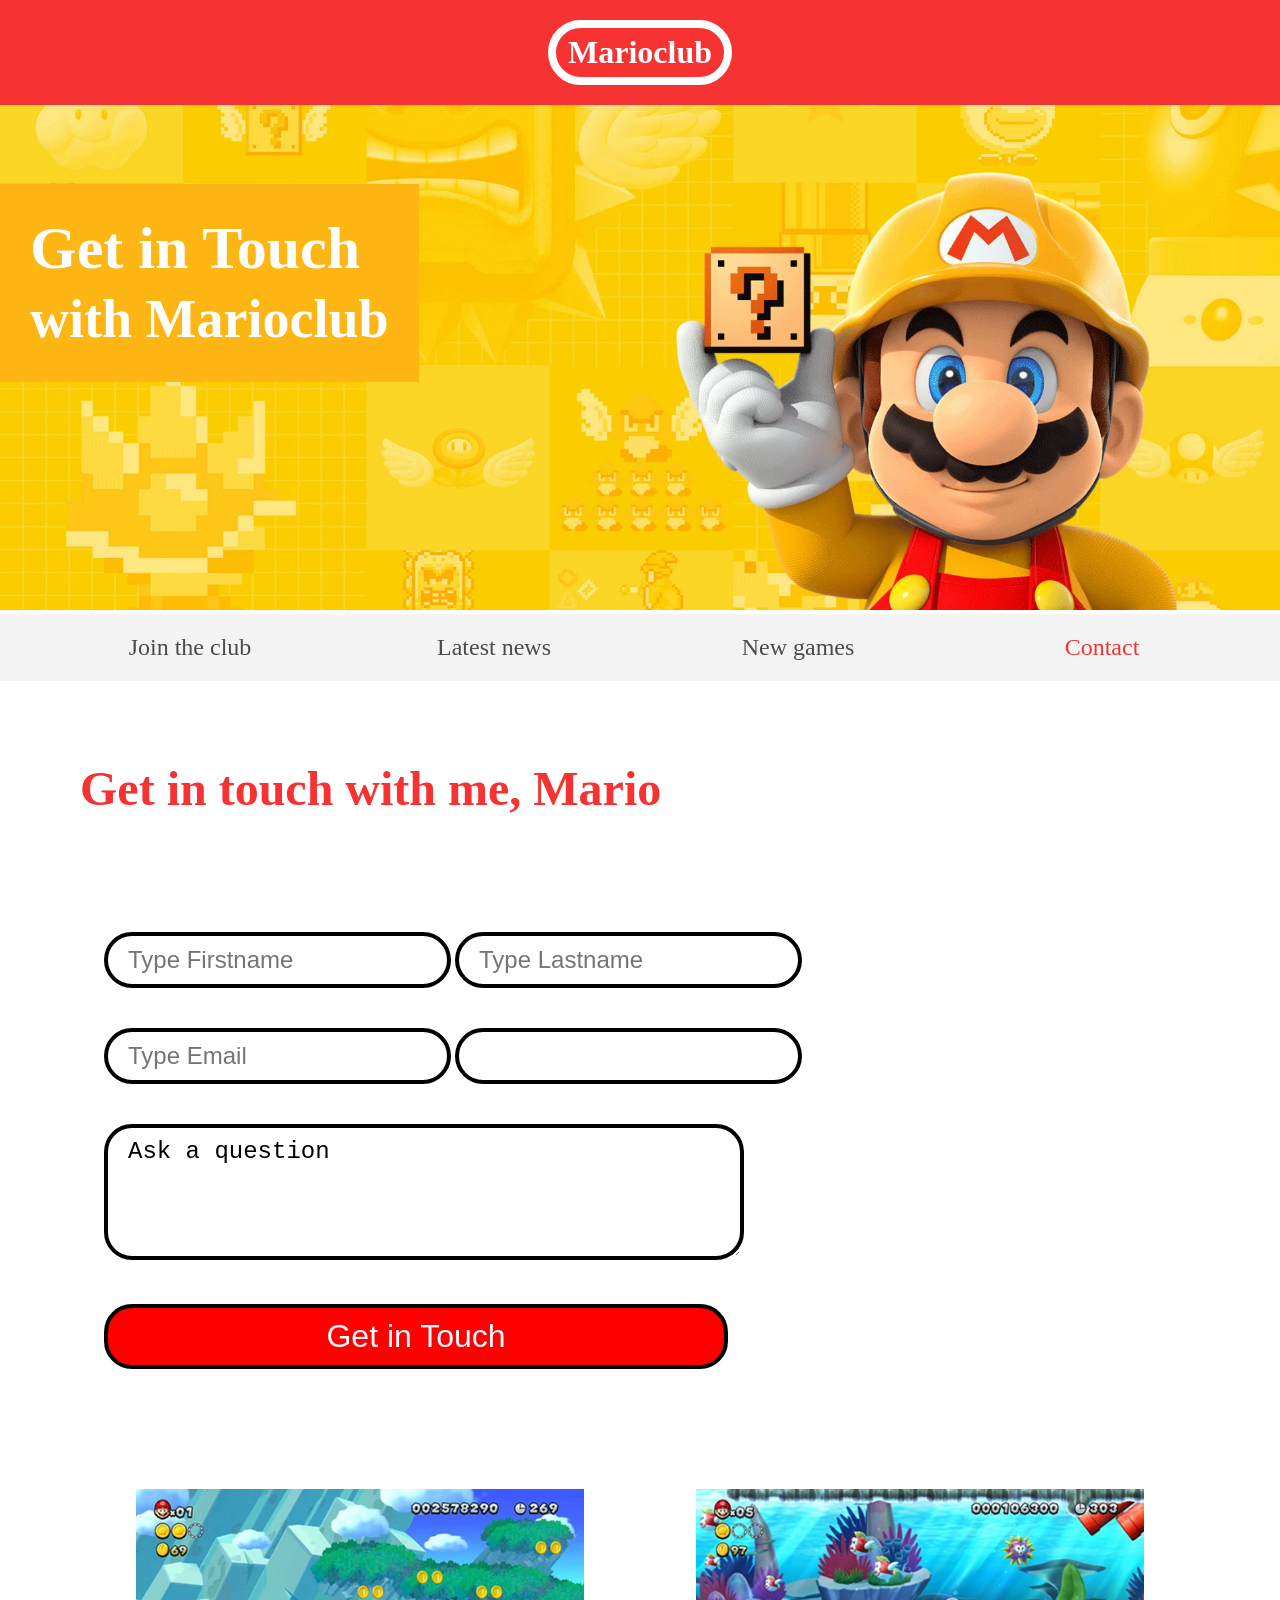
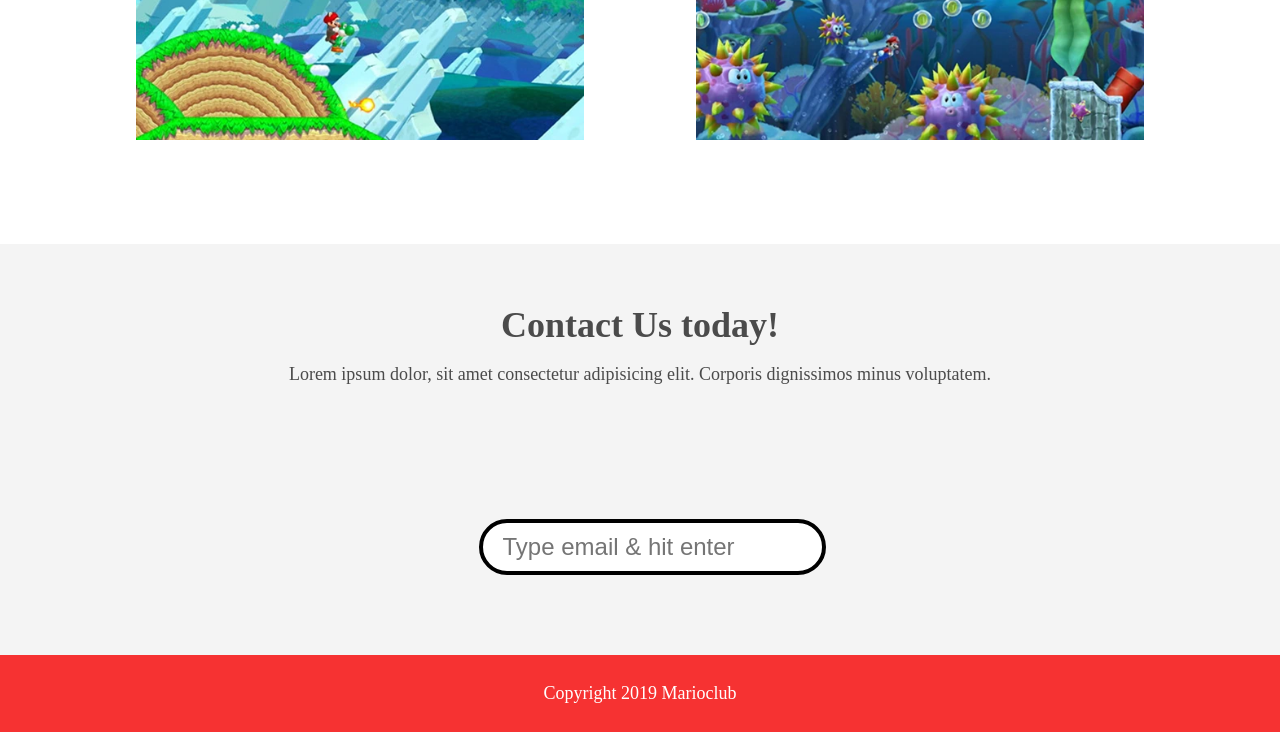
==== contact.html @ e7d20f76 "opg 4 -lazy loading tilføjet med omtanke Jeg havde allerede i opg 3 opdateret billedreferencer for a" ====
<!DOCTYPE html>
<html>

<head>
    <meta name="viewport" content="width=device-width, initial-scale=1.0">
    <link rel="shortcut icon" href="img/favicon.ico" type="image/x-icon">
    <link rel="icon" href="img/favicon.ico" type="image/x-icon">
    <link rel="stylesheet" href="css/style.css">
    <title>Marioclub</title>
</head>

<body>
    <header>
        <a href="index.html">
            <h1>Marioclub</h1>
        </a>
    </header>
    <section class="banner">
        <img src="img/banner.webp" alt="marioclub welcome banner">
        <div class="welcome">
            <h2>Get in Touch<br><span>with Marioclub</span></h2>
        </div>
    </section>
    <nav class="main-nav">
        <ul>
            <li><a href="index.html">Join the club</a></li>
            <li><a href="news.html">Latest news</a></li>
            <li><a href="games.html">New games</a></li>
            <li><a href="contact.html" class="join">Contact</a></li>
        </ul>
    </nav>
    <main>
        <article>
            <h2>Get in touch with me, Mario</h2>
            <form>
                <input type="text" name="fname" placeholder="Type Firstname" required>
                <input type="text" name="lname" placeholder="Type Lastname" required><br />
                <input type="email" name="mail" placeholder="Type Email" required>
                <input list="countries" name="country" id="country">
                <datalist id="countries">
                    <option value="Albania">
                    <option value="Austria">
                    <option value="Belarus">
                    <option value="Belgium">
                    <option value="Bosnia">
                    <option value="Bulgaria">
                    <option value="Croatia">
                    <option value="Czech Republic">
                    <option value="Denmark">
                    <option value="Finland">
                    <option value="France">
                    <option value="Georgia">
                    <option value="Germany">
                    <option value="Greece">
                    <option value="Hungary">
                    <option value="Ireland">
                    <option value="Italy">
                    <option value="Kazakhstan">
                    <option value="Lithuania">
                    <option value="Netherlands">
                    <option value="Norway">
                    <option value="Poland">
                    <option value="Portugal">
                    <option value="Romania">
                    <option value="Russia">
                    <option value="Serbia">
                    <option value="Slovakia">
                    <option value="Spain">
                    <option value="Turkey">
                    <option value="Sweden">
                    <option value="Switzerland">
                    <option value="Ukraine">
                    <option value="United Kingdom">
                </datalist>
                <br />
                <textarea name="question" rows="4" cols="40" placeholder="Ask a question...">Ask a question</textarea>
                <input type="submit" value="Get in Touch">
            </form>
        </article>
        <ul class="images">
            <li><img src="img/thumb-1.webp" alt="mario thumbnail 1" loading="lazy"></li>
            <li><img src="img/thumb-2.webp" alt="mario thumbnail 2" loading="lazy"></li>
        </ul>
    </main>
    <section class="join">
        <h2>Contact Us today!</h2>
        <p>Lorem ipsum dolor, sit amet consectetur adipisicing elit. Corporis dignissimos minus voluptatem.</p>
        <form>
            <input type="email" name="email" placeholder="Type email & hit enter" required>
        </form>

    </section>
    <footer>
        <p class="copyright">Copyright 2019 Marioclub</p>
    </footer>
</body>

</html>
---- css/style.css ----
body, ul, li, h1, h2, a{
  margin: 0;
  padding: 0;
  font-family: tahoma;
}
p{
  font-size: 18px;
}
header{
  background-color: #F63232;
  padding: 20px 0;
  text-align: center;
  position: fixed;
  width: 100%;
  top: 0;
  left: 0;
  z-index: 1;
}
header h1{
  color: white;
  border: 8px solid white;
  display: inline-block;
  padding: 6px 12px;
  border-radius: 36px;
}
.banner{
  position: relative;
}
.banner img{
  width: 100%;
}
.banner .welcome{
  background:#FEB614;
  color: white;
  padding: 30px;
  font-size: 60px;
  position: absolute;
  left: 0;
  top: 30%;
} 
.banner .welcome span{
  font-size: 0.9em;
}
nav{
  background: #F4F4F4;
  padding: 20px;
  position: -webkit-sticky;
  position: sticky;
  top: 106px;
  z-index: 1;
}
nav ul{
  white-space: nowrap;
  max-width: 1200px;
  margin: 0 auto;
  text-align: center;
}
nav li{
  width: 25%;
  display: inline-block;
  font-size: 24px;
}
nav li a{
  text-decoration: none;
  color: #4B4B4B;
}
nav li a:hover{
  text-decoration: underline;
}
nav li a.join{
  color: #F63232;
}
main{
  max-width: 100%;
  width: 1200px;
  margin: 80px auto;
  padding: 0 40px;
  -webkit-box-sizing: border-box;
  box-sizing: border-box;
}
article h2{
  color: #F63232;
  font-size: 48px;
}
article p{
  line-height: 2em;
  color: #4B4B4B;
}
article p::first-line{
  font-weight: bold;
  font-size: 1.2em;
}
.images{
  text-align: center;
  margin: 80px 0;
  white-space: nowrap;
}
.images li{
  display: inline-block;
  list-style-type: none;
  width: 40%;
  margin: 20px 5%;
  position: relative;
}
.images li:hover{
  top: -4px;
}
.images li img{
  max-width: 100%;
}
.images {
  display: -webkit-box;
  display: -ms-flexbox;
  display: flex;
  -ms-flex-wrap: wrap;
  flex-wrap: wrap;
}

.coverimage li {
  -webkit-box-flex: 1;
  -ms-flex: 0 0 50%;
  flex: 0 0 50%; /* explanation below */
  margin: 5px;
  height: 100px;
  
}

section.join{
  background: #F4F4F4;
  text-align: center;
  padding: 60px 20px;
  color: #4B4B4B;
}
section.join h2{
  font-size: 36px;
}
form {
    padding-left: 1.5rem;
    padding-top: 6rem;
}

form input{
  margin: 20px 0;
  padding: 10px 20px;
  font-size: 24px;
  border-radius: 28px;
  border: 4px solid black;
}

form textarea{
  margin: 20px 0;
  padding: 10px 20px;
  font-size: 24px;
  border-radius: 28px;
  border: 4px solid black;
}
form input:focus{
  border: 4px dashed #4B4B4B;
  outline: none;
}
form textarea:focus{
  border: 4px dashed #4B4B4B;
  outline: none;
}
form input:valid{
  border: 4px solid #000000;
}
input[type="submit"] {
    width: 39rem;
    background-color: red;
    font-size: xx-large;
    color: ghostwhite;
}
input[type="submit"]:focus {
    border: 4px dashed ghostwhite;
    outline: none
}
footer{
  background: #F63232;
  color: white;
  padding: 10px;
  text-align: center;
}

/* responsive styles */

@media screen and (max-width: 1400px){

  .banner .welcome{
    font-size: 40px;
  }

}

@media screen and (max-width: 960px){

  .banner .welcome{
    font-size: 28px;
  }
  nav li{
    font-size: 18px;
  }

}

@media screen and (max-width: 700px){

  .banner .welcome{
    font-size: 20px;
    position: relative;
    text-align: center;
  }
  .banner .welcome br{
    display: none;
  }
  .banner .welcome span{
    font-size: 1em;
  }
  nav li{
    font-size: 18px;
  }
  .images li{
    width: 100%;
    display: block;
    margin: 20px auto;
  }

}

@media screen and (max-width: 560px){

  .banner .welcome{
    font-size: 20px;
    position: relative;
    text-align: center;
  }
  .banner .welcome br{
    display: none;
  }
  .banner .welcome span{
    font-size: 1em;
  }
  nav li{
    display: block;
    width: 100%;
    margin: 12px 0;
  }
  article h2{
    font-size: 36px;
  }
  header, nav{
    position: relative;
    top: 0;
  }
  

}
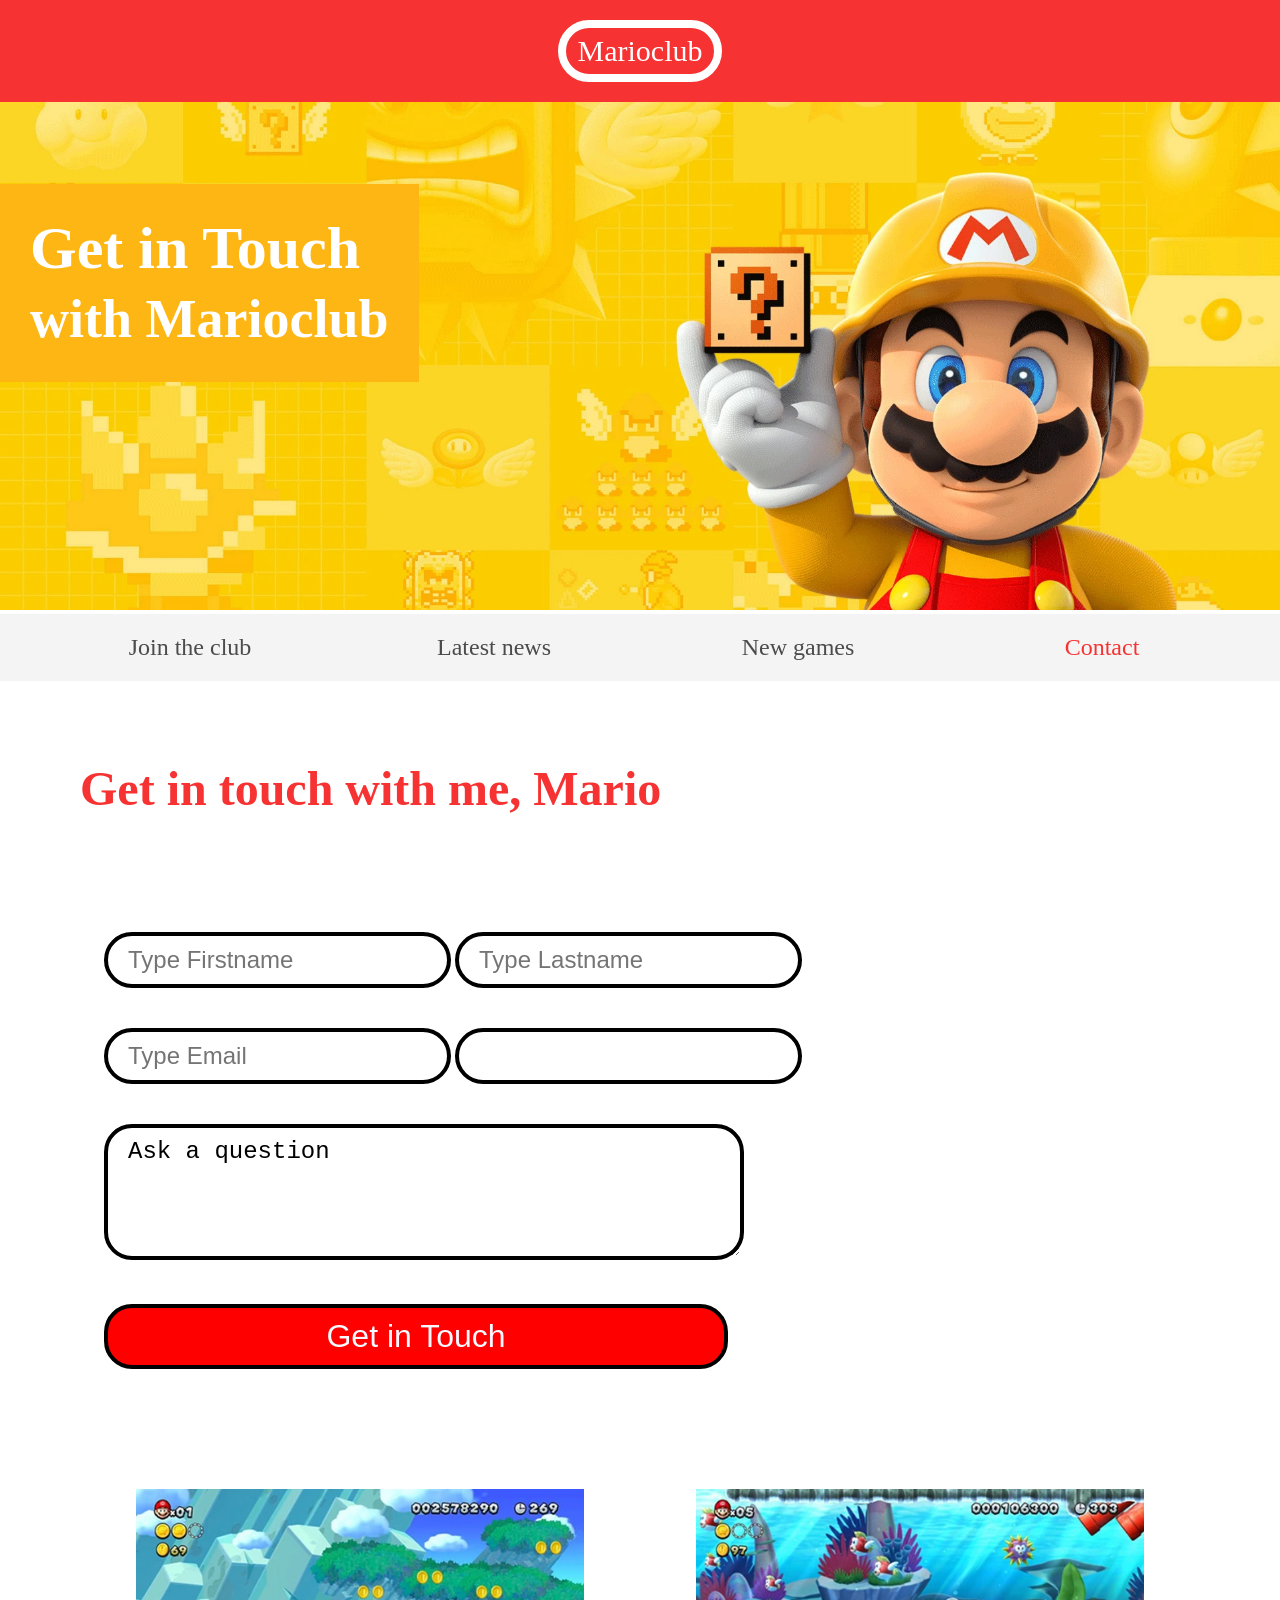
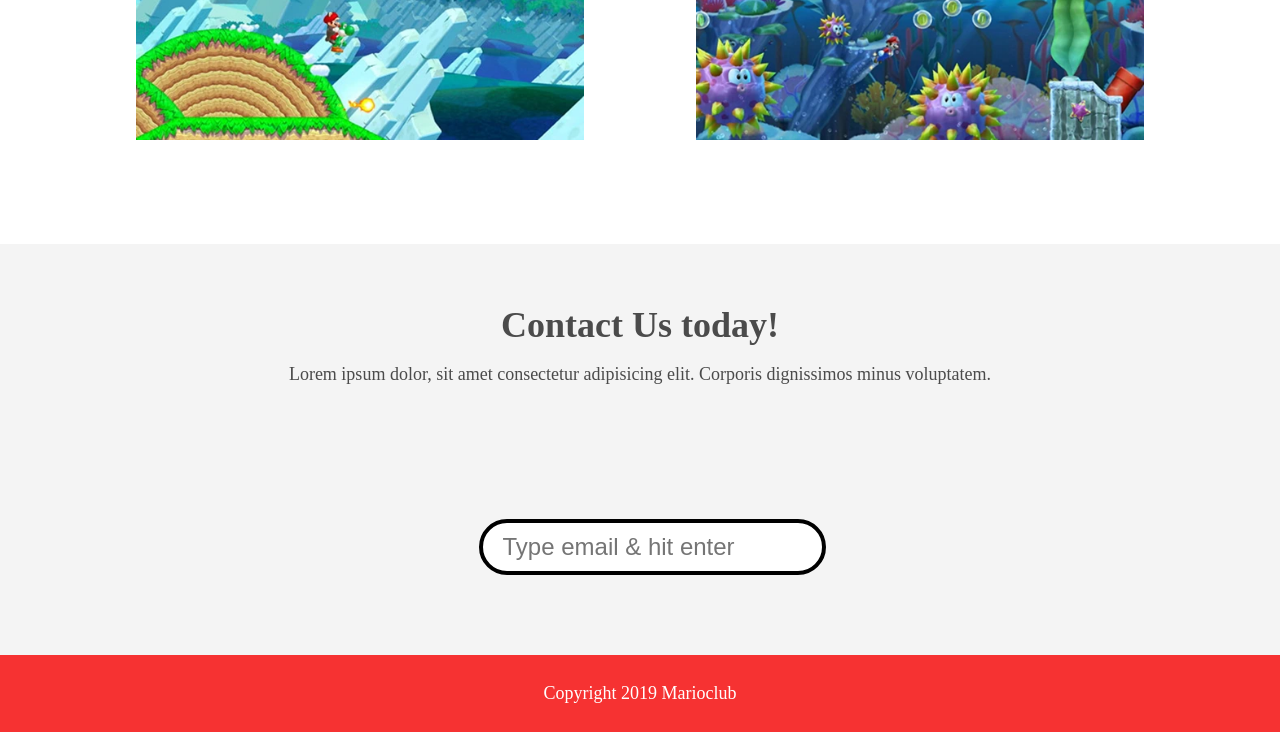
==== commit 14bcce4a: "opg 6 - ændring i headingstrukturen i alle sider. Gældende for alle sider var at jeg ændrede logoet " ====
--- a/contact.html
+++ b/contact.html
@@ -11,14 +11,12 @@
 
 <body>
     <header>
-        <a href="index.html">
-            <h1>Marioclub</h1>
-        </a>
+        <a href="index.html" class="logo">Marioclub</a>
     </header>
     <section class="banner">
         <img src="img/banner.webp" alt="marioclub welcome banner">
         <div class="welcome">
-            <h2>Get in Touch<br><span>with Marioclub</span></h2>
+            <h1>Get in Touch<br><span>with Marioclub</span></h1>
         </div>
     </section>
     <nav class="main-nav">
@@ -78,8 +76,8 @@
             </form>
         </article>
         <ul class="images">
-            <li><img src="img/thumb-1.webp" alt="mario thumbnail 1" loading="lazy"></li>
-            <li><img src="img/thumb-2.webp" alt="mario thumbnail 2" loading="lazy"></li>
+            <li><img src="img/thumb-1.webp" alt="" loading="lazy"></li>
+            <li><img src="img/thumb-2.webp" alt="" loading="lazy"></li>
         </ul>
     </main>
     <section class="join">
--- a/css/style.css
+++ b/css/style.css
@@ -16,12 +16,15 @@
   left: 0;
   z-index: 1;
 }
-header h1{
+.logo {
   color: white;
   border: 8px solid white;
   display: inline-block;
   padding: 6px 12px;
   border-radius: 36px;
+  font-size: 30px;
+  margin: 0;
+  text-decoration: none;
 }
 .banner{
   position: relative;
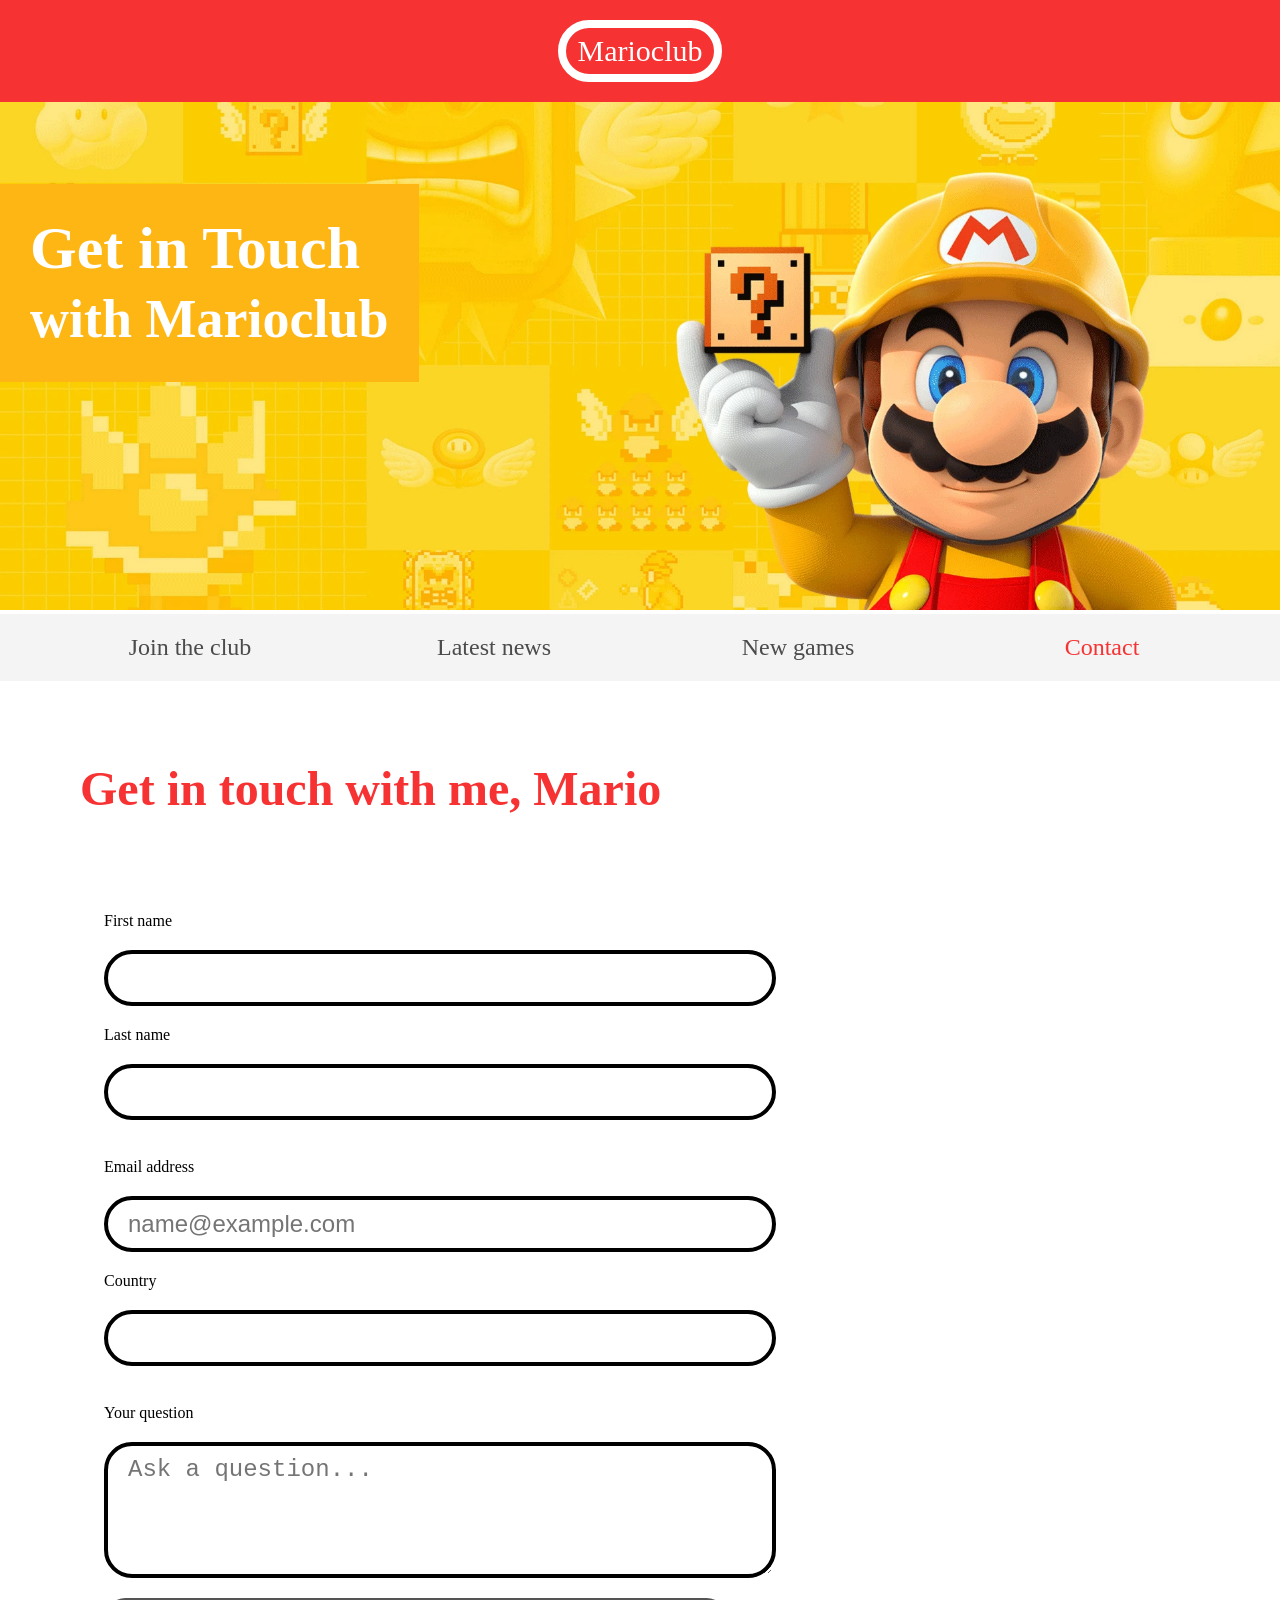
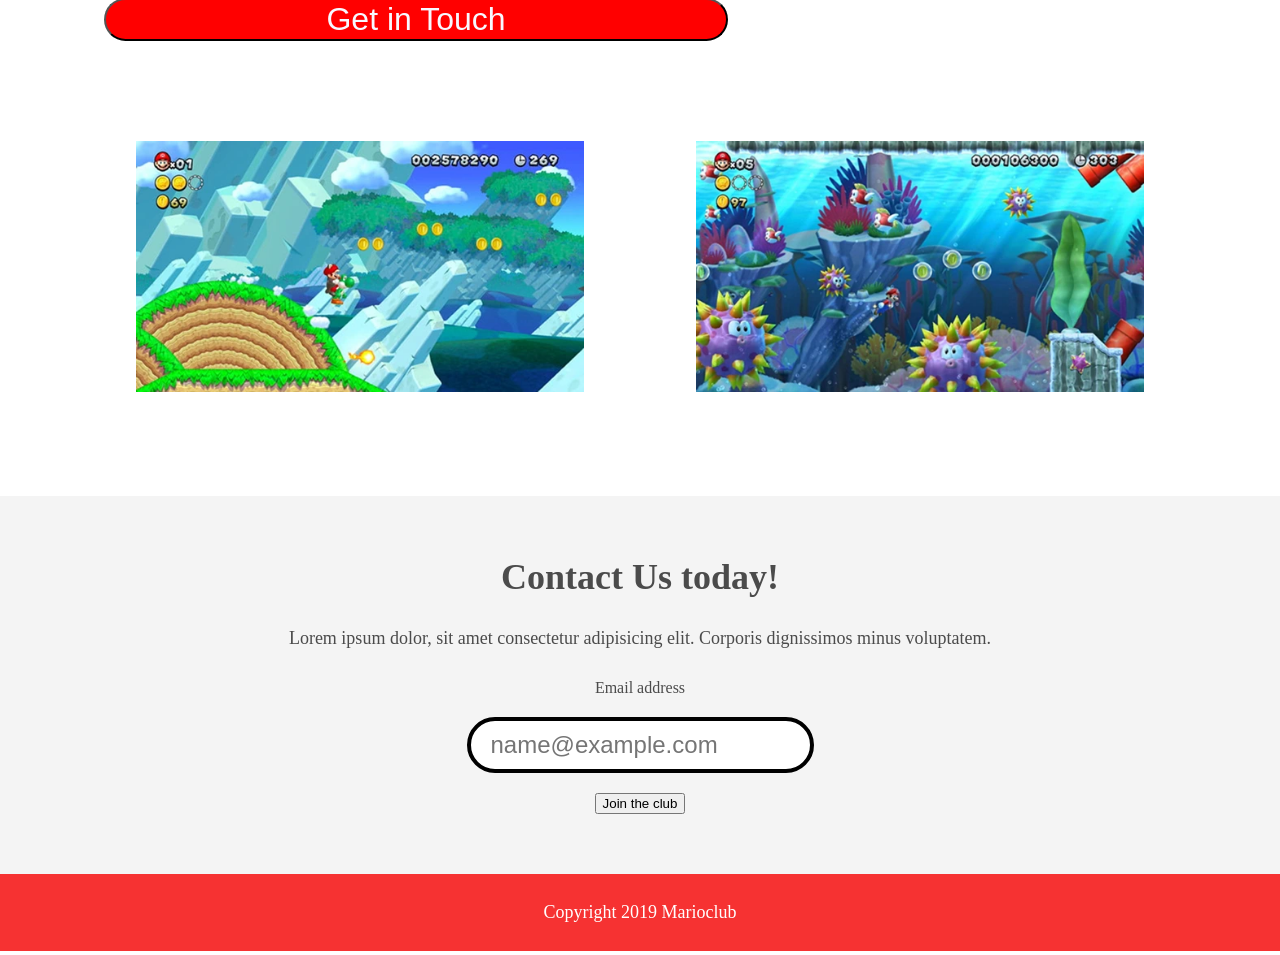
==== commit bf8384f6: "opg 8 - optimering af formualrer på alle sider. Jeg har i bunden af alle siderne opdateret tilmeld f" ====
--- a/contact.html
+++ b/contact.html
@@ -24,17 +24,42 @@
             <li><a href="index.html">Join the club</a></li>
             <li><a href="news.html">Latest news</a></li>
             <li><a href="games.html">New games</a></li>
-            <li><a href="contact.html" class="join">Contact</a></li>
+            <li><a href="contact.html" class="join" aria-current="page">Contact</a></li>
         </ul>
     </nav>
     <main>
         <article>
             <h2>Get in touch with me, Mario</h2>
-            <form>
-                <input type="text" name="fname" placeholder="Type Firstname" required>
-                <input type="text" name="lname" placeholder="Type Lastname" required><br />
-                <input type="email" name="mail" placeholder="Type Email" required>
-                <input list="countries" name="country" id="country">
+            <form class="form-contact">
+                <label for="firstname">First name</label>
+                <input
+                    type="text" id="firstname" name="fname" autocomplete="given-name" required
+                >
+
+                <label for="lastname">Last name</label>
+                <input
+                    type="text" id="lastname" name="lname" autocomplete="family-name" required
+                >
+
+        <br/>
+                <label for="email">Email address</label>
+                <input
+                    type="email"
+                    id="email"
+                    name="email"
+                    autocomplete="email"
+                    placeholder="name@example.com"
+                    required
+                >
+
+                
+                <label for="country">Country</label>
+                <input
+                    list="countries"
+                    name="country"
+                    id="country"
+                    autocomplete="country-name"
+                >
                 <datalist id="countries">
                     <option value="Albania">
                     <option value="Austria">
@@ -70,9 +95,17 @@
                     <option value="Ukraine">
                     <option value="United Kingdom">
                 </datalist>
+
                 <br />
-                <textarea name="question" rows="4" cols="40" placeholder="Ask a question...">Ask a question</textarea>
-                <input type="submit" value="Get in Touch">
+
+                <label for="question">Your question</label>
+                <textarea rows="4" cols="40"
+                    id="question"
+                    name="question"
+                    placeholder="Ask a question..."
+                ></textarea>
+                
+                <button class="submit-knap" type="submit">Get in Touch</button>
             </form>
         </article>
         <ul class="images">
@@ -83,8 +116,19 @@
     <section class="join">
         <h2>Contact Us today!</h2>
         <p>Lorem ipsum dolor, sit amet consectetur adipisicing elit. Corporis dignissimos minus voluptatem.</p>
-        <form>
-            <input type="email" name="email" placeholder="Type email & hit enter" required>
+        <form class="form-email">
+            <label for="email">Email address</label>
+
+            <input
+                type="email"
+                id="email"
+                name="email"
+                autocomplete="email"
+                placeholder="name@example.com"
+                required
+            >
+
+            <button type="submit">Join the club</button>
         </form>
 
     </section>
--- a/css/style.css
+++ b/css/style.css
@@ -129,15 +129,35 @@
 }
 
 section.join{
+
+  display: flex;
+  flex-direction: column;
+  align-items: center;
+  gap: 12px;
+
   background: #F4F4F4;
   text-align: center;
   padding: 60px 20px;
   color: #4B4B4B;
+
+
 }
 section.join h2{
   font-size: 36px;
 }
-form {
+
+.form-email {
+  display: flex;
+  flex-direction: column;
+  max-width: 400px;
+  align-items: center;
+  
+}
+
+.form-contact {
+  display: flex;
+  flex-direction: column;
+  width: 60%;
     padding-left: 1.5rem;
     padding-top: 6rem;
 }
@@ -168,13 +188,18 @@
 form input:valid{
   border: 4px solid #000000;
 }
-input[type="submit"] {
+
+
+
+
+.submit-knap {
     width: 39rem;
     background-color: red;
     font-size: xx-large;
     color: ghostwhite;
-}
-input[type="submit"]:focus {
+    border-radius: 28px;
+}
+.submit-knap:focus {
     border: 4px dashed ghostwhite;
     outline: none
 }
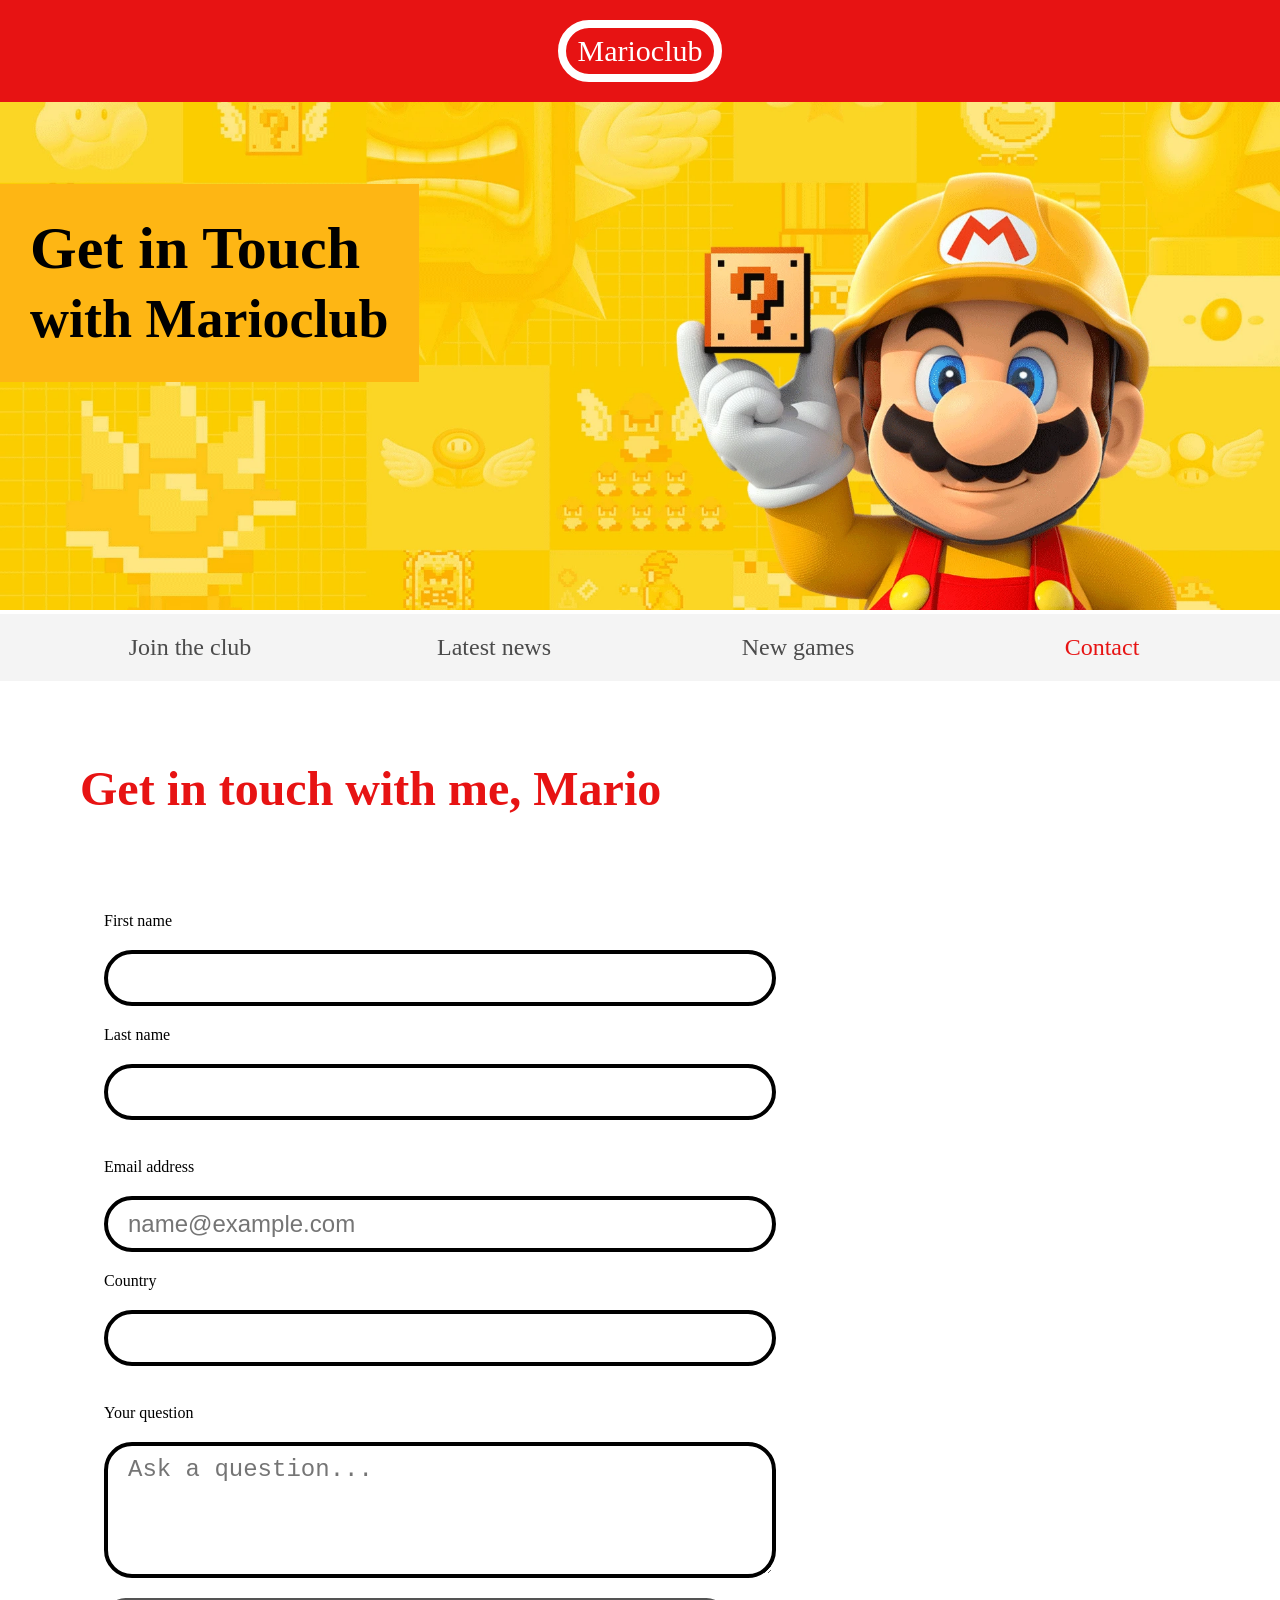
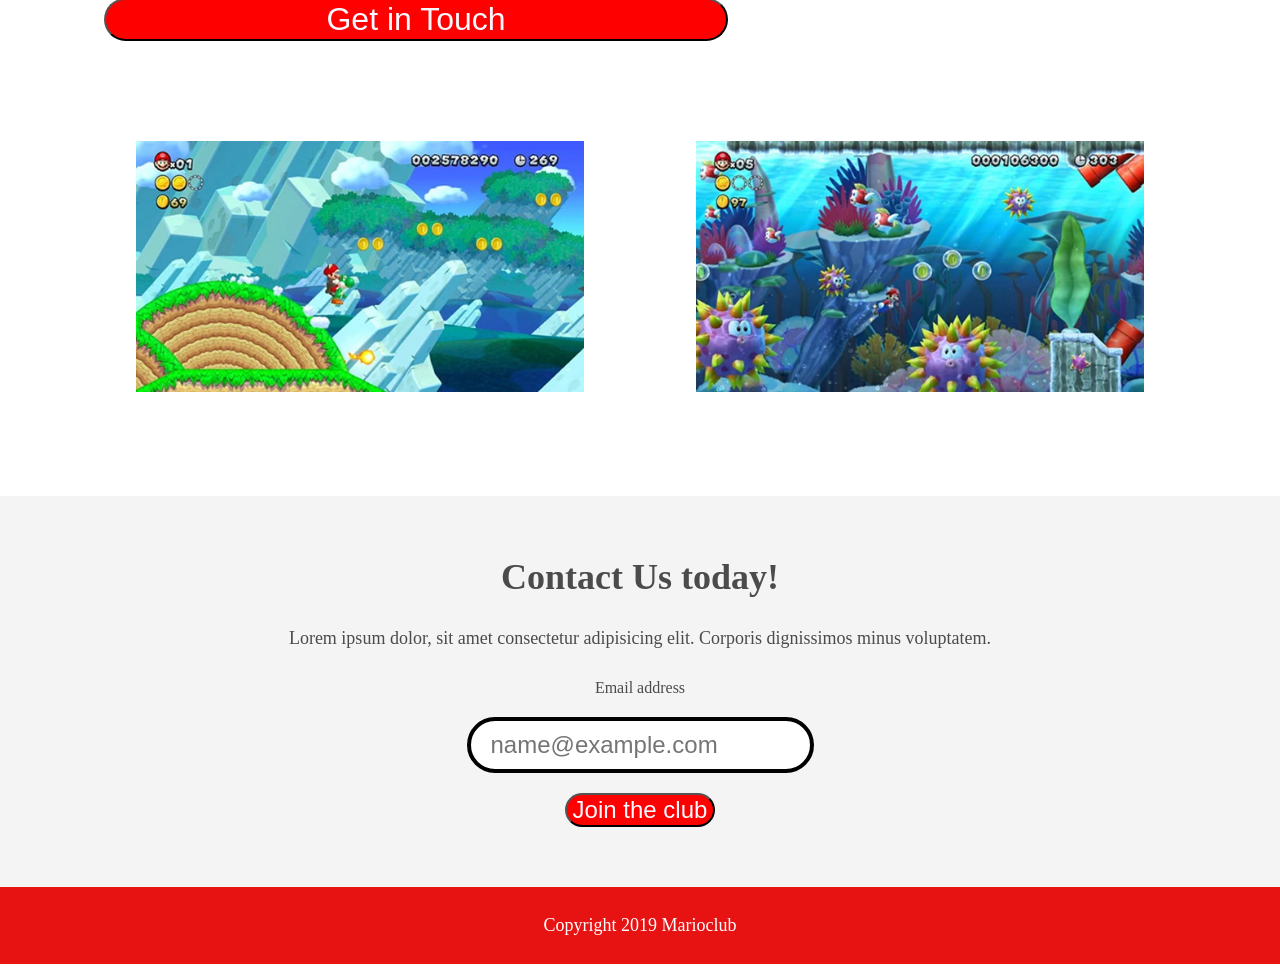
==== commit df9796ab: "Styling af knap tilføjede klassen class="send-knap" på alle <button> i formen i bunden af alle sider" ====
--- a/contact.html
+++ b/contact.html
@@ -1,12 +1,16 @@
 <!DOCTYPE html>
-<html>
+<html lang="en">
 
 <head>
+    <meta charset="UTF-8">
     <meta name="viewport" content="width=device-width, initial-scale=1.0">
+    <title>Marioclub - Contact</title>
+
     <link rel="shortcut icon" href="img/favicon.ico" type="image/x-icon">
     <link rel="icon" href="img/favicon.ico" type="image/x-icon">
+    
     <link rel="stylesheet" href="css/style.css">
-    <title>Marioclub</title>
+    
 </head>
 
 <body>
@@ -42,10 +46,10 @@
                 >
 
         <br/>
-                <label for="email">Email address</label>
+                <label for="email-contact">Email address</label>
                 <input
                     type="email"
-                    id="email"
+                    id="email-contact"
                     name="email"
                     autocomplete="email"
                     placeholder="name@example.com"
@@ -128,7 +132,7 @@
                 required
             >
 
-            <button type="submit">Join the club</button>
+            <button class="send-knap" type="submit">Join the club</button>
         </form>
 
     </section>
--- a/css/style.css
+++ b/css/style.css
@@ -7,7 +7,7 @@
   font-size: 18px;
 }
 header{
-  background-color: #F63232;
+  background-color: #E71313;
   padding: 20px 0;
   text-align: center;
   position: fixed;
@@ -34,13 +34,16 @@
 }
 .banner .welcome{
   background:#FEB614;
-  color: white;
+  color: black;
+  
   padding: 30px;
   font-size: 60px;
   position: absolute;
   left: 0;
   top: 30%;
 } 
+
+
 .banner .welcome span{
   font-size: 0.9em;
 }
@@ -71,7 +74,7 @@
   text-decoration: underline;
 }
 nav li a.join{
-  color: #F63232;
+  color: #E71313;
 }
 main{
   max-width: 100%;
@@ -82,7 +85,7 @@
   box-sizing: border-box;
 }
 article h2{
-  color: #F63232;
+  color: #E71313;
   font-size: 48px;
 }
 article p{
@@ -146,6 +149,14 @@
   font-size: 36px;
 }
 
+.send-knap {
+  max-width: 39rem;
+    background-color: red;
+    font-size: 24px;
+    color: ghostwhite;
+    border-radius: 28px;
+}
+
 .form-email {
   display: flex;
   flex-direction: column;
@@ -193,18 +204,20 @@
 
 
 .submit-knap {
-    width: 39rem;
+    max-width: 39rem;
     background-color: red;
     font-size: xx-large;
     color: ghostwhite;
     border-radius: 28px;
+
+    
 }
 .submit-knap:focus {
     border: 4px dashed ghostwhite;
     outline: none
 }
 footer{
-  background: #F63232;
+  background: #E71313;
   color: white;
   padding: 10px;
   text-align: center;
